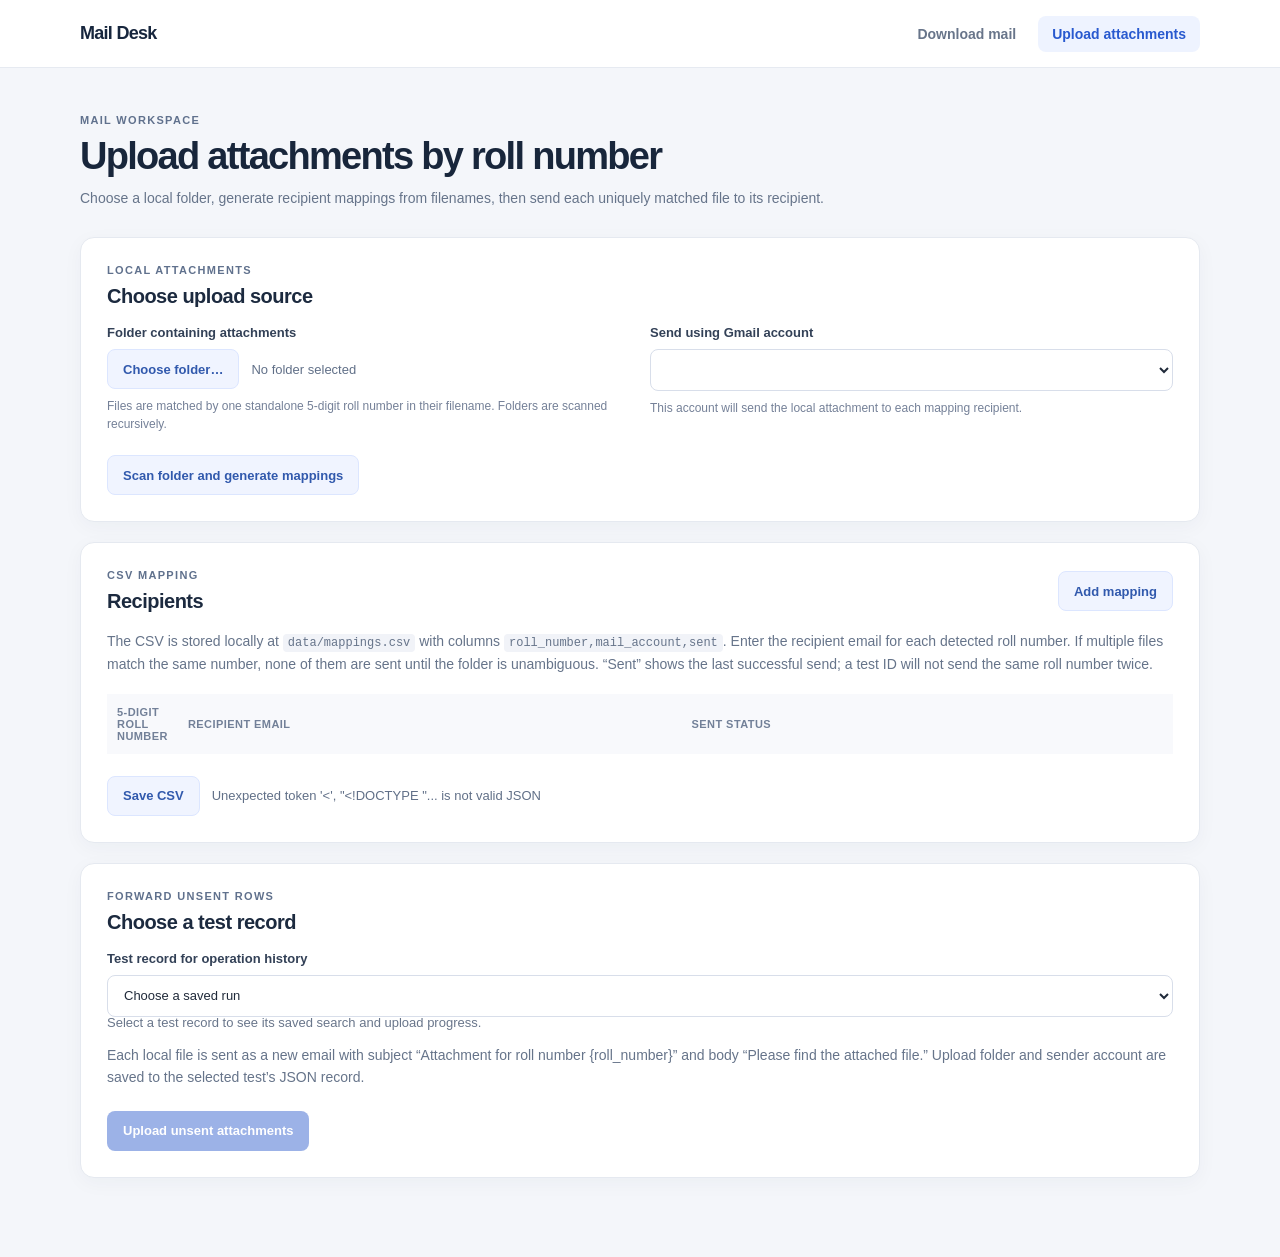
==== static/send.html @ a6752e16 "first" ====
<!doctype html>
<html lang="en">
  <head>
    <meta charset="utf-8">
    <meta name="viewport" content="width=device-width, initial-scale=1">
    <title>Mail Desk — Send</title>
    <link rel="stylesheet" href="/static/styles.css">
    <script src="/static/sender.js" defer></script>
  </head>
  <body>
    <header class="topbar">
      <a class="brand" href="/">Mail Desk</a>
      <nav aria-label="Main navigation">
        <a href="/">Download mail</a>
        <a class="active" href="/send">Upload attachments</a>
      </nav>
    </header>
    <main>
      <section class="intro">
        <p class="eyebrow">MAIL WORKSPACE</p>
        <h1>Upload attachments by roll number</h1>
        <p>Choose a local folder, generate recipient mappings from filenames, then send each uniquely matched file to its recipient.</p>
      </section>

      <section class="panel">
        <div class="section-heading">
          <div>
            <p class="eyebrow">LOCAL ATTACHMENTS</p>
            <h2>Choose upload source</h2>
          </div>
        </div>
        <div class="form-grid">
          <label class="field">
            Folder containing attachments
            <div class="folder-picker">
              <button id="pick-upload-folder" class="button button-secondary" type="button">Choose folder…</button>
              <span id="upload-folder" class="folder-path" aria-live="polite">No folder selected</span>
            </div>
            <small>Files are matched by one standalone 5-digit roll number in their filename. Folders are scanned recursively.</small>
          </label>
          <label class="field">
            Send using Gmail account
            <select id="sender-account" required></select>
            <small>This account will send the local attachment to each mapping recipient.</small>
          </label>
        </div>
        <div class="actions">
          <button id="discover-mappings" class="button button-secondary" type="button">Scan folder and generate mappings</button>
          <span id="discovery-status" class="status" role="status"></span>
        </div>
        <div id="discovery-results" class="notice" hidden></div>
      </section>

      <section class="panel">
        <div class="section-heading">
          <div>
            <p class="eyebrow">CSV MAPPING</p>
            <h2>Recipients</h2>
          </div>
          <button id="add-row" class="button button-secondary" type="button">Add mapping</button>
        </div>
        <p class="help-text">The CSV is stored locally at <code>data/mappings.csv</code> with columns <code>roll_number,mail_account,sent</code>. Enter the recipient email for each detected roll number. If multiple files match the same number, none of them are sent until the folder is unambiguous. “Sent” shows the last successful send; a test ID will not send the same roll number twice.</p>
        <div class="table-wrap">
          <table>
            <thead>
              <tr>
                <th>5-digit roll number</th>
                <th>Recipient email</th>
                <th>Sent status</th>
                <th><span class="sr-only">Actions</span></th>
              </tr>
            </thead>
            <tbody id="mapping-list"></tbody>
          </table>
        </div>
        <div class="actions">
          <button id="save-mappings" class="button button-secondary" type="button">Save CSV</button>
          <span id="mapping-status" class="status" role="status"></span>
        </div>
      </section>

      <section class="panel">
        <div class="section-heading">
          <div>
            <p class="eyebrow">FORWARD UNSENT ROWS</p>
            <h2>Choose a test record</h2>
          </div>
        </div>
        <label class="field">
          Test record for operation history
          <select id="test-run"><option value="">Choose a saved run</option></select>
        </label>
        <p id="test-run-summary" class="run-summary">Select a test record to see its saved search and upload progress.</p>
        <p class="help-text">Each local file is sent as a new email with subject “Attachment for roll number {roll_number}” and body “Please find the attached file.” Upload folder and sender account are saved to the selected test’s JSON record.</p>
        <div class="actions">
          <button id="send-mappings" class="button button-primary" type="button" disabled>Upload unsent attachments</button>
          <span id="send-status" class="status" role="status"></span>
        </div>
        <div id="send-results" class="notice" hidden></div>
      </section>
    </main>
  </body>
</html>
---- static/styles.css ----
:root {
  color-scheme: light;
  font-family: -apple-system, BlinkMacSystemFont, "Segoe UI", sans-serif;
  color: #202a3a;
  background: #f4f6fa;
  font-synthesis: none;
  text-rendering: optimizeLegibility;
}

* {
  box-sizing: border-box;
}

body {
  margin: 0;
}

.topbar {
  height: 68px;
  display: flex;
  align-items: center;
  justify-content: space-between;
  gap: 24px;
  padding: 0 max(24px, calc((100vw - 1120px) / 2));
  background: #fff;
  border-bottom: 1px solid #e6eaf1;
}

.brand {
  color: #17263d;
  font-size: 18px;
  font-weight: 750;
  text-decoration: none;
  letter-spacing: -0.04em;
}

nav {
  display: flex;
  align-items: center;
  gap: 8px;
}

nav a {
  color: #68758a;
  padding: 10px 14px;
  border-radius: 8px;
  text-decoration: none;
  font-size: 14px;
  font-weight: 600;
}

nav a:hover,
nav a.active {
  color: #2859cf;
  background: #eef3ff;
}

main {
  width: min(1120px, calc(100% - 40px));
  margin: 46px auto 80px;
}

.intro {
  margin-bottom: 28px;
}

.eyebrow {
  margin: 0 0 9px;
  color: #60718d;
  font-size: 11px;
  font-weight: 750;
  letter-spacing: 0.12em;
}

h1,
h2,
p {
  margin-top: 0;
}

h1 {
  margin-bottom: 9px;
  color: #18263b;
  font-size: clamp(28px, 4vw, 38px);
  letter-spacing: -0.045em;
}

.intro > p:last-child,
.help-text {
  color: #66748a;
  font-size: 14px;
  line-height: 1.6;
}

.panel {
  margin-top: 20px;
  padding: 26px;
  background: #fff;
  border: 1px solid #e5e9f0;
  border-radius: 14px;
  box-shadow: 0 5px 20px rgb(32 48 74 / 4%);
}

.form-grid {
  display: grid;
  grid-template-columns: repeat(2, minmax(0, 1fr));
  gap: 20px;
}

.field {
  display: grid;
  align-content: start;
  gap: 9px;
  color: #334157;
  font-size: 13px;
  font-weight: 650;
}

.field-wide {
  grid-column: 1 / -1;
}

input,
select {
  width: 100%;
  min-height: 42px;
  padding: 10px 12px;
  border: 1px solid #d8deea;
  border-radius: 8px;
  background: #fff;
  color: #202a3a;
  font: inherit;
  font-weight: 450;
}

select[multiple] {
  padding: 6px;
}

input:focus,
select:focus {
  outline: 3px solid rgb(58 107 225 / 16%);
  border-color: #6d91eb;
}

.field small {
  color: #758198;
  font-size: 12px;
  font-weight: 400;
  line-height: 1.45;
}

.folder-picker {
  display: flex;
  align-items: center;
  gap: 12px;
  min-width: 0;
}

.folder-path {
  overflow: hidden;
  color: #617088;
  font-size: 13px;
  font-weight: 450;
  text-overflow: ellipsis;
  white-space: nowrap;
}

.actions {
  display: flex;
  flex-wrap: wrap;
  align-items: center;
  gap: 12px;
  margin-top: 22px;
}

.actions > .field-wide {
  flex-basis: 100%;
}

.button {
  min-height: 40px;
  padding: 10px 15px;
  border: 1px solid transparent;
  border-radius: 8px;
  cursor: pointer;
  font: inherit;
  font-size: 13px;
  font-weight: 700;
}

.button:disabled {
  opacity: 0.48;
  cursor: not-allowed;
}

.button-primary {
  color: #fff;
  background: #315fce;
}

.button-primary:hover:not(:disabled) {
  background: #254db0;
}

.button-secondary {
  color: #3159ad;
  background: #f0f4ff;
  border-color: #dce6ff;
}

.button-secondary:hover:not(:disabled) {
  background: #e4ebff;
}

.button-danger {
  min-height: 32px;
  padding: 6px 10px;
  color: #a53e4a;
  background: #fff5f5;
  border-color: #f2dada;
}

.status {
  color: #617088;
  font-size: 13px;
}

.section-heading {
  display: flex;
  align-items: center;
  justify-content: space-between;
  gap: 20px;
  margin-bottom: 17px;
}

h2 {
  margin-bottom: 0;
  color: #1c2a3f;
  font-size: 20px;
  letter-spacing: -0.025em;
}

.history-field {
  display: grid;
  gap: 6px;
  min-width: min(290px, 100%);
  color: #68758a;
  font-size: 12px;
  font-weight: 600;
}

.history-field select {
  min-height: 38px;
}

.run-summary {
  margin: -2px 0 14px;
  color: #69768b;
  font-size: 13px;
}

.table-wrap {
  width: 100%;
  overflow-x: auto;
}

table {
  width: 100%;
  border-collapse: collapse;
  font-size: 13px;
  text-align: left;
}

th {
  padding: 12px 10px;
  color: #728098;
  background: #f8f9fc;
  font-size: 11px;
  font-weight: 700;
  letter-spacing: 0.04em;
  text-transform: uppercase;
}

td {
  padding: 13px 10px;
  border-bottom: 1px solid #edf0f5;
  color: #3f4c61;
  vertical-align: middle;
}

td:first-child,
th:first-child {
  width: 42px;
}

td input[type="checkbox"] {
  width: 16px;
  min-height: 16px;
  margin: 0;
}

td input[type="text"] {
  min-width: 170px;
}

.empty-state {
  padding: 32px 12px;
  color: #8792a5;
  text-align: center;
}

.notice {
  margin-top: 14px;
  padding: 12px 14px;
  border-radius: 8px;
  background: #f1f5ff;
  color: #405679;
  font-size: 13px;
  line-height: 1.6;
  white-space: pre-line;
}

.notice-error {
  margin: 0 0 14px;
  background: #fff3f1;
  color: #943f37;
}

.help-text {
  margin-bottom: 18px;
}

code {
  padding: 2px 5px;
  border-radius: 4px;
  background: #f1f3f8;
  font-size: 12px;
}

.sr-only {
  position: absolute;
  width: 1px;
  height: 1px;
  overflow: hidden;
  clip: rect(0, 0, 0, 0);
  white-space: nowrap;
  clip-path: inset(50%);
}

@media (max-width: 680px) {
  .topbar {
    height: auto;
    align-items: flex-start;
    flex-direction: column;
    gap: 8px;
    padding: 16px 20px 12px;
  }

  nav {
    width: 100%;
  }

  nav a {
    padding: 8px 10px;
  }

  main {
    width: min(100% - 24px, 1120px);
    margin-top: 30px;
  }

  .panel {
    padding: 18px;
  }

  .form-grid {
    grid-template-columns: 1fr;
  }

  .field-wide {
    grid-column: auto;
  }

  .section-heading {
    align-items: flex-start;
    flex-direction: column;
  }
}
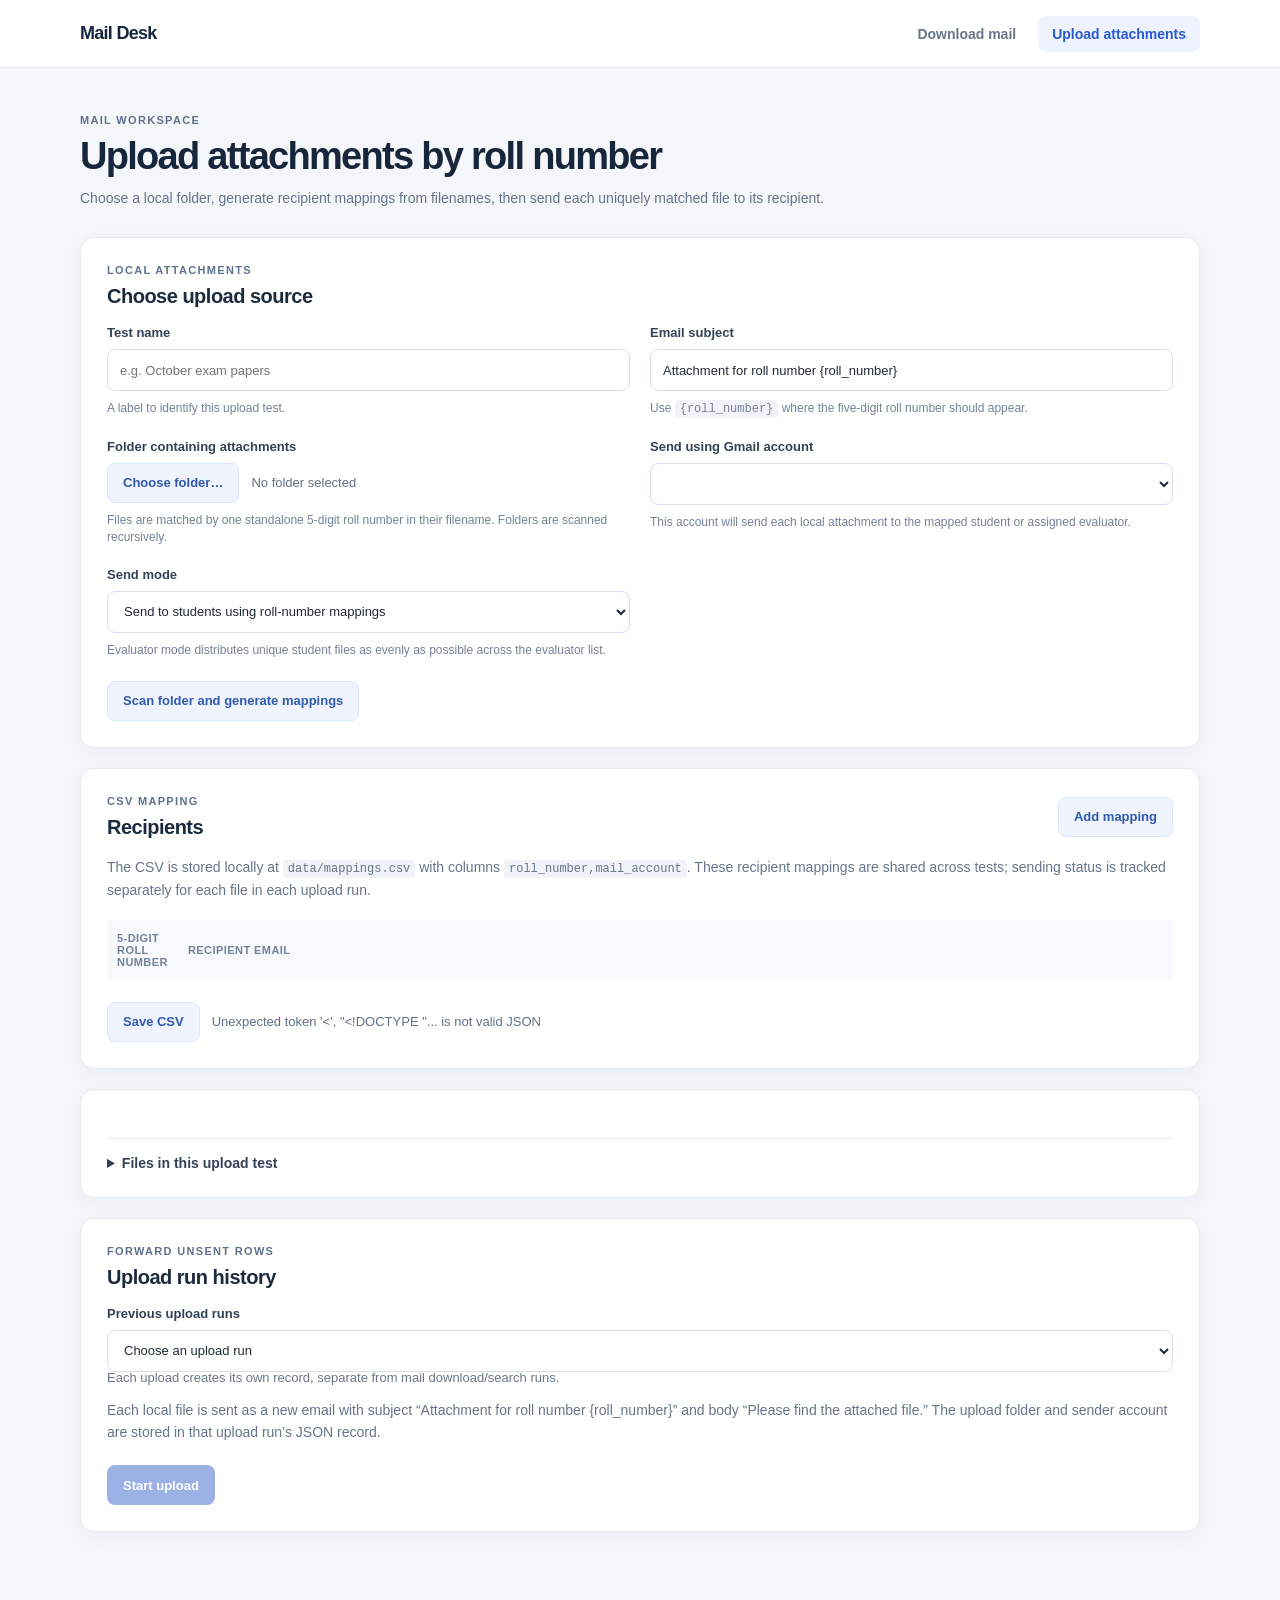
==== commit ab46ed72: "Upload Done" ====
--- a/static/send.html
+++ b/static/send.html
@@ -31,6 +31,16 @@
         </div>
         <div class="form-grid">
           <label class="field">
+            Test name
+            <input id="test-name" name="test_name" type="text" placeholder="e.g. October exam papers">
+            <small>A label to identify this upload test.</small>
+          </label>
+          <label class="field">
+            Email subject
+            <input id="upload-subject" name="subject_template" type="text" value="Attachment for roll number {roll_number}" required>
+            <small>Use <code>{roll_number}</code> where the five-digit roll number should appear.</small>
+          </label>
+          <label class="field">
             Folder containing attachments
             <div class="folder-picker">
               <button id="pick-upload-folder" class="button button-secondary" type="button">Choose folder…</button>
@@ -41,17 +51,25 @@
           <label class="field">
             Send using Gmail account
             <select id="sender-account" required></select>
-            <small>This account will send the local attachment to each mapping recipient.</small>
+            <small>This account will send each local attachment to the mapped student or assigned evaluator.</small>
+          </label>
+          <label class="field">
+            Send mode
+            <select id="send-mode">
+              <option value="student">Send to students using roll-number mappings</option>
+              <option value="evaluator">Randomly distribute to evaluators</option>
+            </select>
+            <small>Evaluator mode distributes unique student files as evenly as possible across the evaluator list.</small>
           </label>
         </div>
-        <div class="actions">
+        <div id="student-discovery-controls" class="actions">
           <button id="discover-mappings" class="button button-secondary" type="button">Scan folder and generate mappings</button>
           <span id="discovery-status" class="status" role="status"></span>
         </div>
         <div id="discovery-results" class="notice" hidden></div>
       </section>
 
-      <section class="panel">
+      <section id="student-mapping-panel" class="panel">
         <div class="section-heading">
           <div>
             <p class="eyebrow">CSV MAPPING</p>
@@ -59,14 +77,13 @@
           </div>
           <button id="add-row" class="button button-secondary" type="button">Add mapping</button>
         </div>
-        <p class="help-text">The CSV is stored locally at <code>data/mappings.csv</code> with columns <code>roll_number,mail_account,sent</code>. Enter the recipient email for each detected roll number. If multiple files match the same number, none of them are sent until the folder is unambiguous. “Sent” shows the last successful send; a test ID will not send the same roll number twice.</p>
+        <p class="help-text">The CSV is stored locally at <code>data/mappings.csv</code> with columns <code>roll_number,mail_account</code>. These recipient mappings are shared across tests; sending status is tracked separately for each file in each upload run.</p>
         <div class="table-wrap">
           <table>
             <thead>
               <tr>
                 <th>5-digit roll number</th>
                 <th>Recipient email</th>
-                <th>Sent status</th>
                 <th><span class="sr-only">Actions</span></th>
               </tr>
             </thead>
@@ -79,21 +96,68 @@
         </div>
       </section>
 
+      <section id="evaluator-panel" class="panel" hidden>
+        <div class="section-heading">
+          <div>
+            <p class="eyebrow">EVALUATOR LIST</p>
+            <h2>Evaluators</h2>
+          </div>
+          <button id="add-evaluator" class="button button-secondary" type="button">Add evaluator</button>
+        </div>
+        <p class="help-text">The app randomly shuffles eligible files and distributes them as evenly as possible. Each student file is assigned to at most one evaluator. The assignment is saved with this upload test.</p>
+        <div class="table-wrap">
+          <table>
+            <thead>
+              <tr>
+                <th>Evaluator name</th>
+                <th>Evaluator email</th>
+                <th><span class="sr-only">Actions</span></th>
+              </tr>
+            </thead>
+            <tbody id="evaluator-list"></tbody>
+          </table>
+        </div>
+        <div class="actions">
+          <button id="save-evaluators" class="button button-secondary" type="button">Save evaluators</button>
+          <span id="evaluator-status" class="status" role="status"></span>
+        </div>
+      </section>
+
+      <section class="panel">
+        <details id="file-status-panel" class="file-status-panel">
+          <summary id="file-status-summary">Files in this upload test</summary>
+          <p id="file-status-empty" class="help-text">Start an upload to see per-file status for that test.</p>
+          <div class="table-wrap">
+            <table>
+              <thead>
+                <tr>
+                  <th>Roll number</th>
+                  <th>File</th>
+                  <th>Recipient / evaluator</th>
+                  <th>Status</th>
+                </tr>
+              </thead>
+              <tbody id="file-status-list"></tbody>
+            </table>
+          </div>
+        </details>
+      </section>
+
       <section class="panel">
         <div class="section-heading">
           <div>
             <p class="eyebrow">FORWARD UNSENT ROWS</p>
-            <h2>Choose a test record</h2>
+            <h2>Upload run history</h2>
           </div>
         </div>
         <label class="field">
-          Test record for operation history
-          <select id="test-run"><option value="">Choose a saved run</option></select>
+          Previous upload runs
+          <select id="test-run"><option value="">Choose an upload run</option></select>
         </label>
-        <p id="test-run-summary" class="run-summary">Select a test record to see its saved search and upload progress.</p>
-        <p class="help-text">Each local file is sent as a new email with subject “Attachment for roll number {roll_number}” and body “Please find the attached file.” Upload folder and sender account are saved to the selected test’s JSON record.</p>
+        <p id="test-run-summary" class="run-summary">Each upload creates its own record, separate from mail download/search runs.</p>
+        <p class="help-text">Each local file is sent as a new email with subject “Attachment for roll number {roll_number}” and body “Please find the attached file.” The upload folder and sender account are stored in that upload run’s JSON record.</p>
         <div class="actions">
-          <button id="send-mappings" class="button button-primary" type="button" disabled>Upload unsent attachments</button>
+          <button id="send-mappings" class="button button-primary" type="button" disabled>Start upload</button>
           <span id="send-status" class="status" role="status"></span>
         </div>
         <div id="send-results" class="notice" hidden></div>
--- a/static/styles.css
+++ b/static/styles.css
@@ -178,6 +178,19 @@
   flex-basis: 100%;
 }
 
+.file-status-panel {
+  margin-top: 22px;
+  border-top: 1px solid #e6eaf1;
+  padding-top: 16px;
+}
+
+.file-status-panel summary {
+  color: #334157;
+  cursor: pointer;
+  font-size: 14px;
+  font-weight: 700;
+}
+
 .button {
   min-height: 40px;
   padding: 10px 15px;
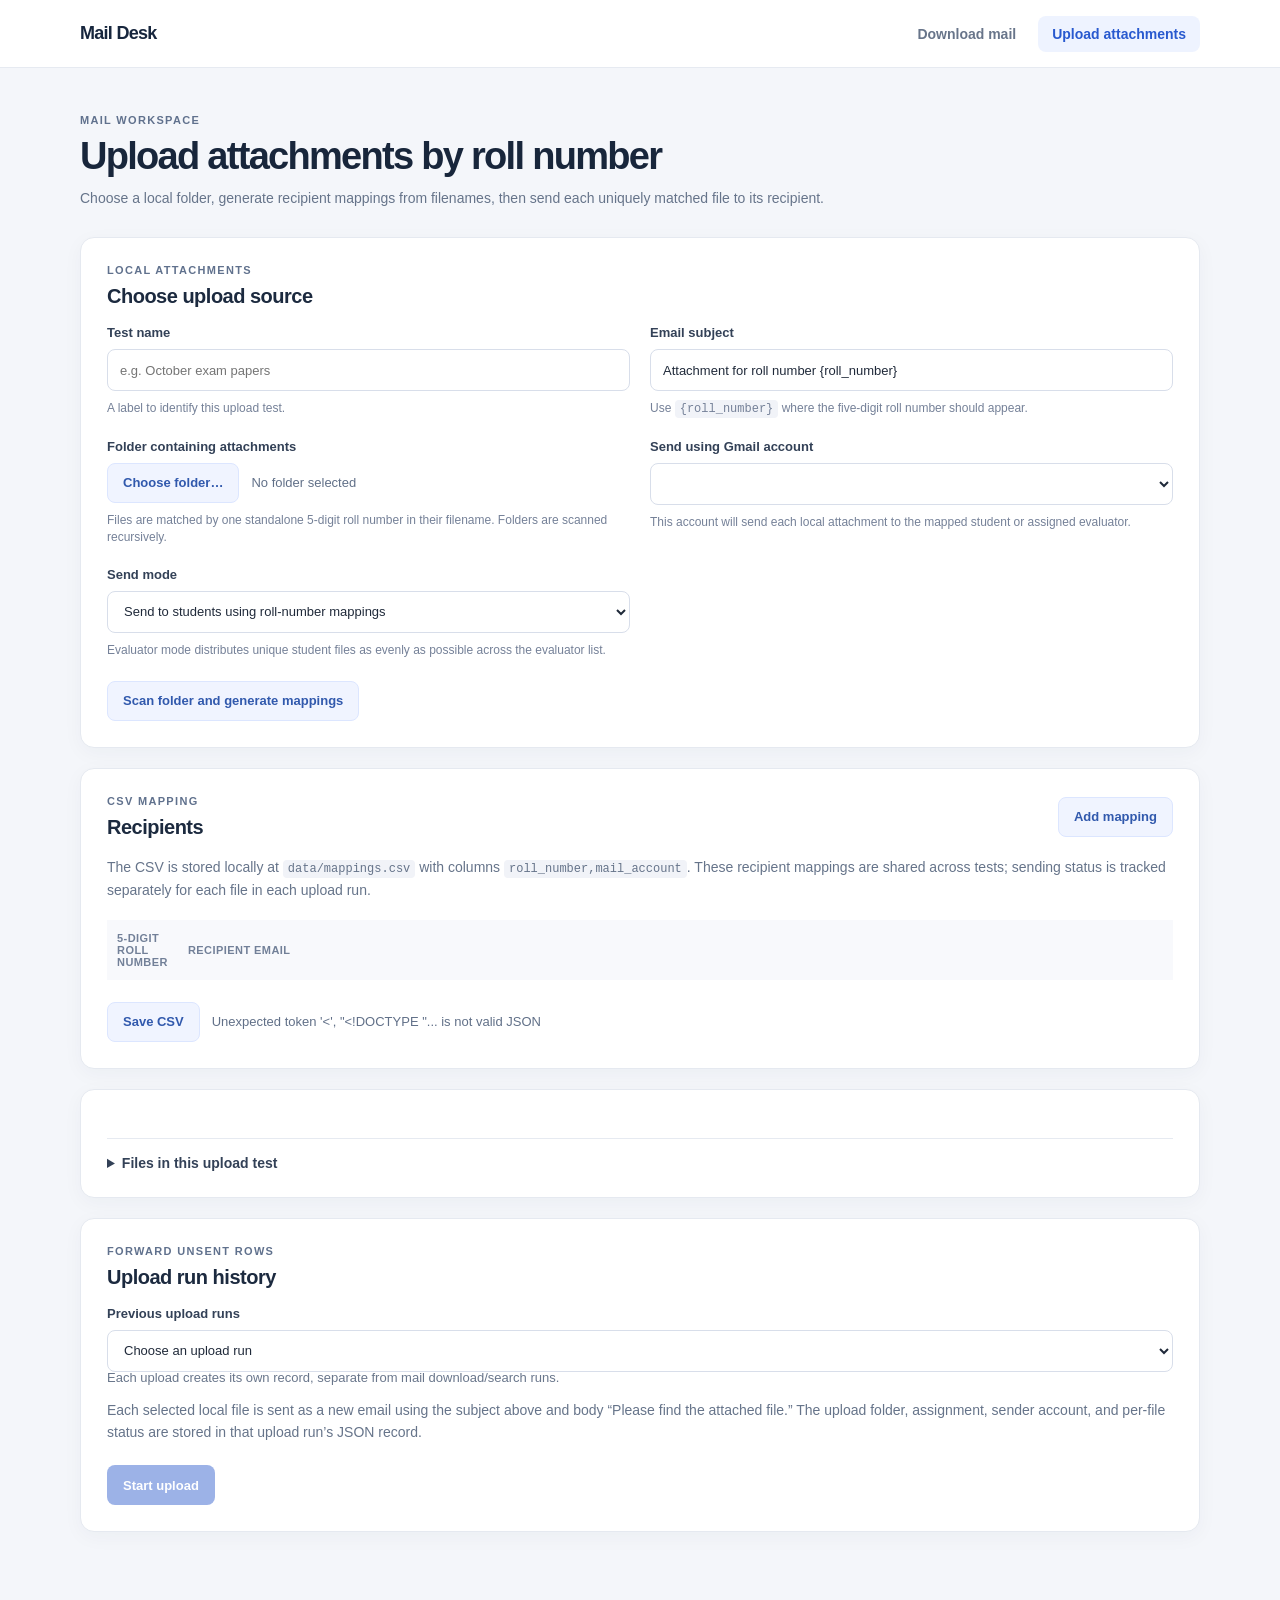
==== commit 27a67bd2: "upload working" ====
--- a/static/send.html
+++ b/static/send.html
@@ -104,7 +104,7 @@
           </div>
           <button id="add-evaluator" class="button button-secondary" type="button">Add evaluator</button>
         </div>
-        <p class="help-text">The app randomly shuffles eligible files and distributes them as evenly as possible. Each student file is assigned to at most one evaluator. The assignment is saved with this upload test.</p>
+        <p class="help-text">Evaluator names and emails are saved automatically to <code>data/evaluators.csv</code> as you edit them and restored when you return. Enter both fields for each evaluator; incomplete rows are not saved. Generate and review the random copy-to-evaluator assignment before starting. Eligible files are distributed as evenly as possible, and each student file is assigned to at most one evaluator.</p>
         <div class="table-wrap">
           <table>
             <thead>
@@ -118,8 +118,29 @@
           </table>
         </div>
         <div class="actions">
-          <button id="save-evaluators" class="button button-secondary" type="button">Save evaluators</button>
+          <button id="save-evaluators" class="button button-secondary" type="button">Save now</button>
           <span id="evaluator-status" class="status" role="status"></span>
+        </div>
+        <div class="actions">
+          <button id="preview-evaluator-assignments" class="button button-secondary" type="button">Generate random assignment preview</button>
+          <span id="assignment-preview-status" class="status" role="status"></span>
+        </div>
+        <div id="assignment-preview" hidden>
+          <h3>Copy-to-evaluator assignment preview</h3>
+          <p class="help-text">Review this list before starting. This exact assignment will be saved in the upload run.</p>
+          <div class="table-wrap">
+            <table>
+              <thead>
+                <tr>
+                  <th>Roll number</th>
+                  <th>Copy / file</th>
+                  <th>Evaluator</th>
+                  <th>Evaluator email</th>
+                </tr>
+              </thead>
+              <tbody id="assignment-list"></tbody>
+            </table>
+          </div>
         </div>
       </section>
 
@@ -155,7 +176,7 @@
           <select id="test-run"><option value="">Choose an upload run</option></select>
         </label>
         <p id="test-run-summary" class="run-summary">Each upload creates its own record, separate from mail download/search runs.</p>
-        <p class="help-text">Each local file is sent as a new email with subject “Attachment for roll number {roll_number}” and body “Please find the attached file.” The upload folder and sender account are stored in that upload run’s JSON record.</p>
+        <p class="help-text">Each selected local file is sent as a new email using the subject above and body “Please find the attached file.” The upload folder, assignment, sender account, and per-file status are stored in that upload run’s JSON record.</p>
         <div class="actions">
           <button id="send-mappings" class="button button-primary" type="button" disabled>Start upload</button>
           <span id="send-status" class="status" role="status"></span>
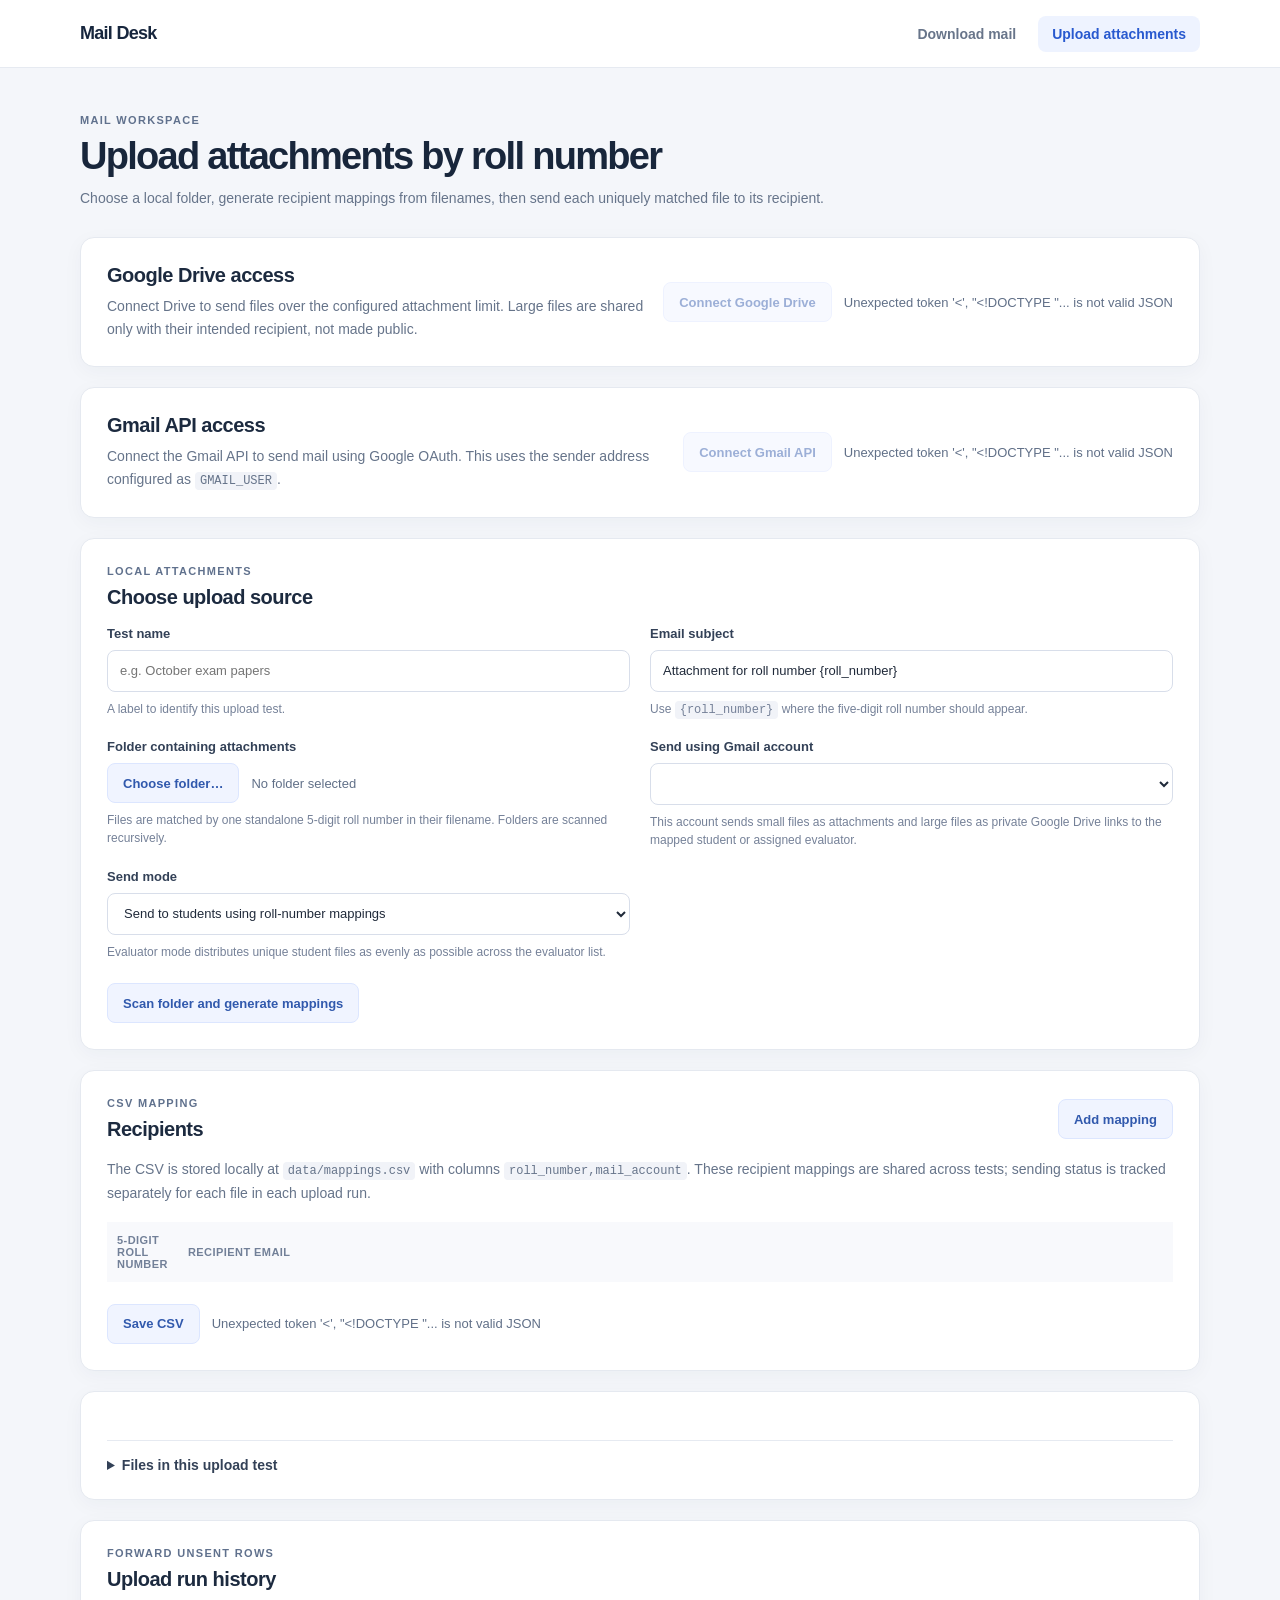
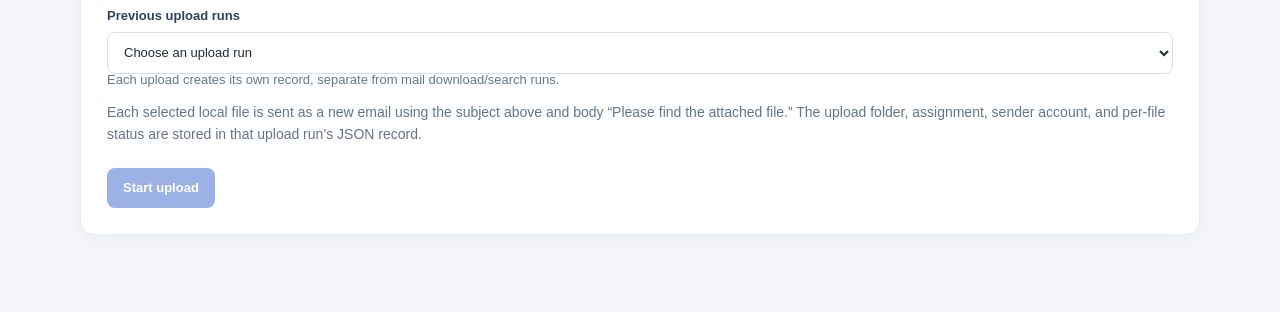
==== commit 48ae4aca: "Download and upload working" ====
--- a/static/send.html
+++ b/static/send.html
@@ -6,6 +6,8 @@
     <title>Mail Desk — Send</title>
     <link rel="stylesheet" href="/static/styles.css">
     <script src="/static/sender.js" defer></script>
+    <script src="/static/drive.js" defer></script>
+    <script src="/static/gmail-auth.js" defer></script>
   </head>
   <body>
     <header class="topbar">
@@ -22,6 +24,28 @@
         <p>Choose a local folder, generate recipient mappings from filenames, then send each uniquely matched file to its recipient.</p>
       </section>
 
+      <section class="panel drive-connection">
+        <div>
+          <h2>Google Drive access</h2>
+          <p class="help-text">Connect Drive to send files over the configured attachment limit. Large files are shared only with their intended recipient, not made public.</p>
+        </div>
+        <div class="actions">
+          <button id="connect-drive" class="button button-secondary" type="button">Connect Google Drive</button>
+          <span id="drive-connection-status" class="status" role="status">Checking Google Drive…</span>
+        </div>
+      </section>
+
+      <section class="panel drive-connection">
+        <div>
+          <h2>Gmail API access</h2>
+          <p class="help-text">Connect the Gmail API to send mail using Google OAuth. This uses the sender address configured as <code>GMAIL_USER</code>.</p>
+        </div>
+        <div class="actions">
+          <button id="connect-gmail" class="button button-secondary" type="button">Connect Gmail API</button>
+          <span id="gmail-connection-status" class="status" role="status">Checking Gmail API…</span>
+        </div>
+      </section>
+
       <section class="panel">
         <div class="section-heading">
           <div>
@@ -51,7 +75,7 @@
           <label class="field">
             Send using Gmail account
             <select id="sender-account" required></select>
-            <small>This account will send each local attachment to the mapped student or assigned evaluator.</small>
+            <small>This account sends small files as attachments and large files as private Google Drive links to the mapped student or assigned evaluator.</small>
           </label>
           <label class="field">
             Send mode
--- a/static/styles.css
+++ b/static/styles.css
@@ -99,6 +99,26 @@
   border: 1px solid #e5e9f0;
   border-radius: 14px;
   box-shadow: 0 5px 20px rgb(32 48 74 / 4%);
+}
+
+.drive-connection {
+  display: flex;
+  align-items: center;
+  justify-content: space-between;
+  gap: 20px;
+}
+
+.drive-connection h2 {
+  margin-bottom: 8px;
+}
+
+.drive-connection .help-text {
+  margin-bottom: 0;
+}
+
+.drive-connection .actions {
+  flex-shrink: 0;
+  margin-top: 0;
 }
 
 .form-grid {
@@ -399,4 +419,9 @@
     align-items: flex-start;
     flex-direction: column;
   }
-}
+
+  .drive-connection {
+    align-items: flex-start;
+    flex-direction: column;
+  }
+}
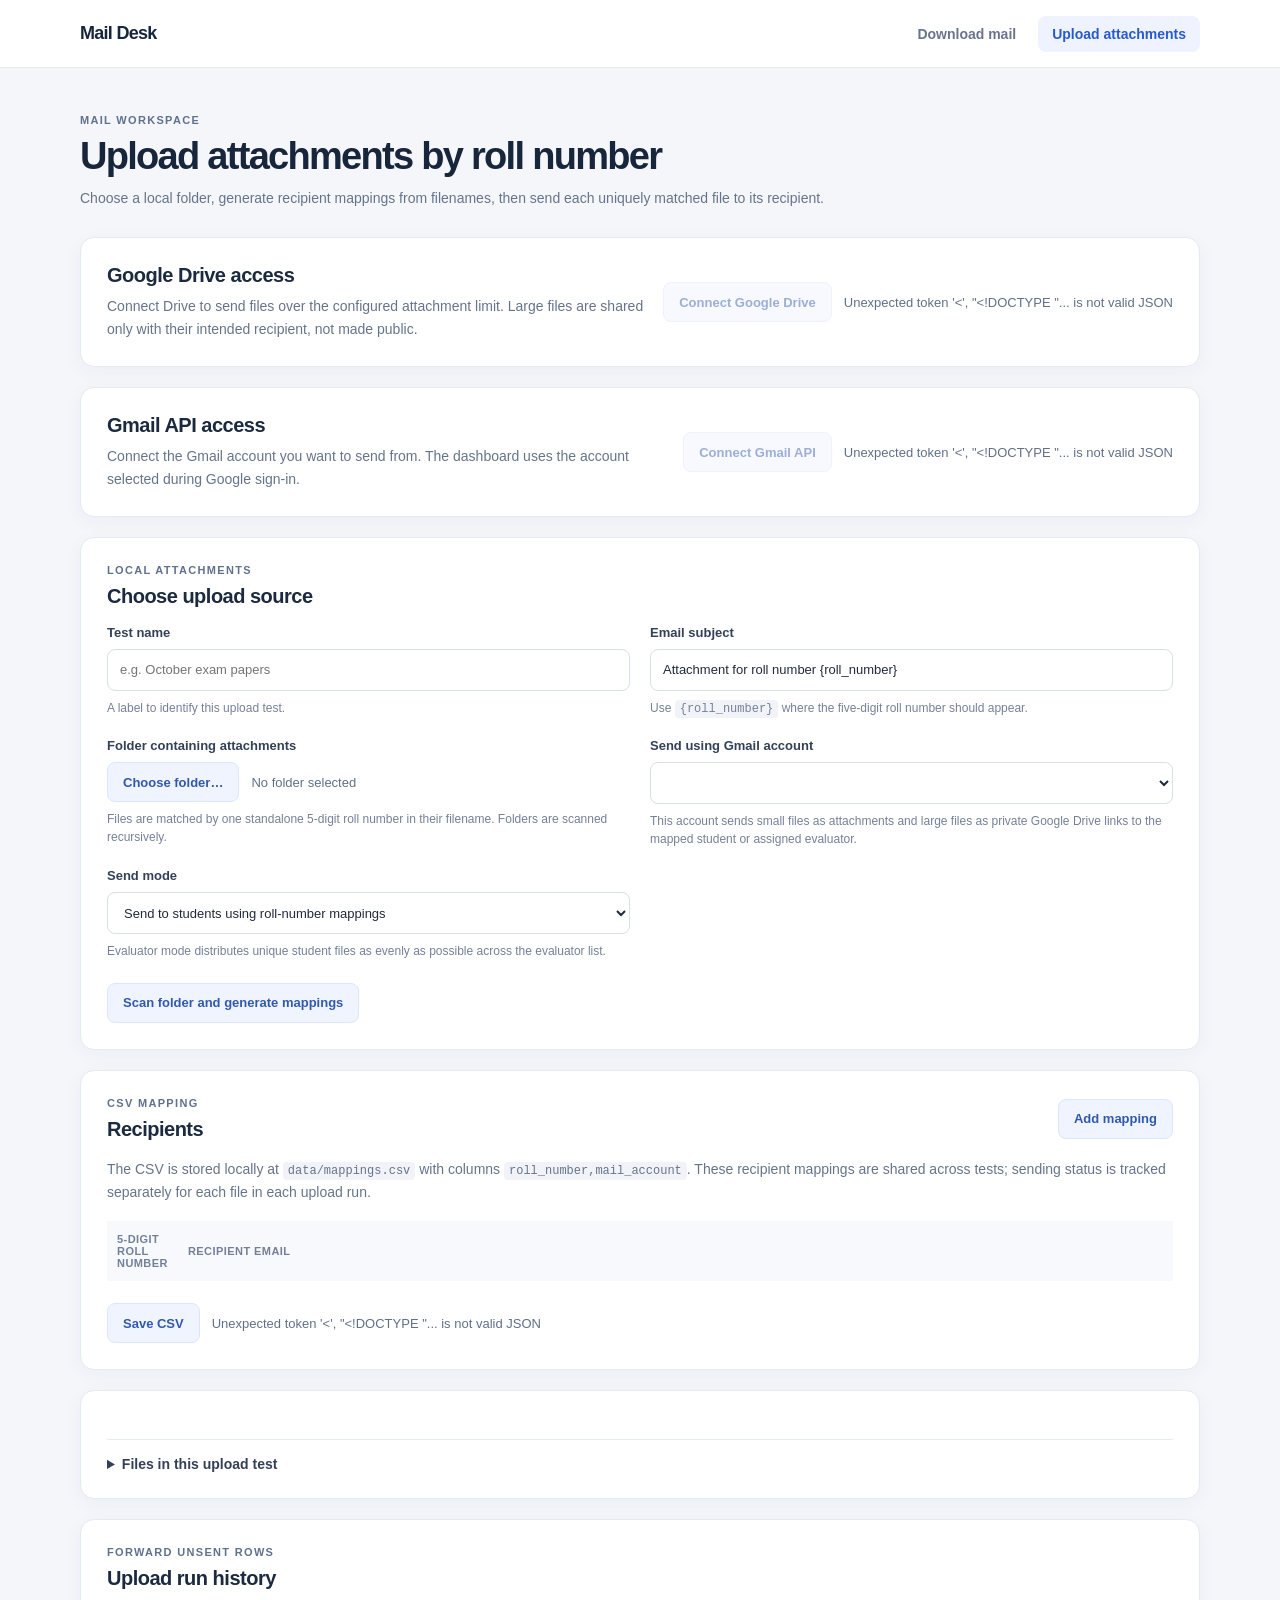
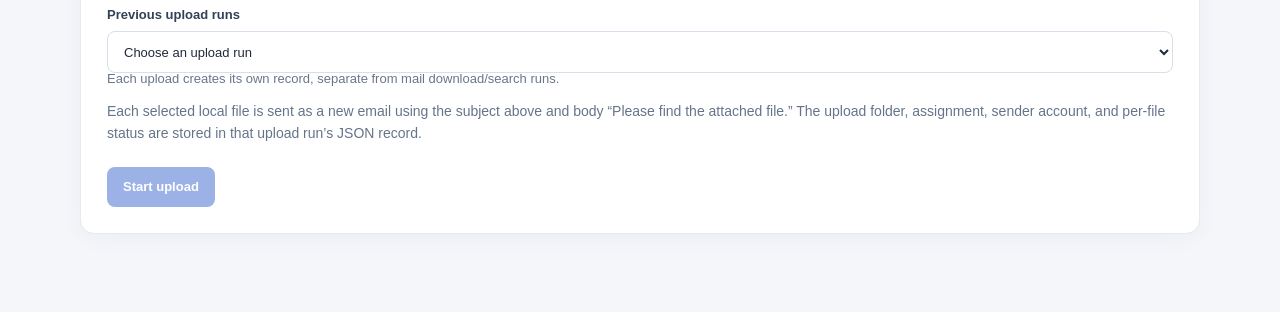
==== commit eab2b1f9: "Ways to signin changed" ====
--- a/static/send.html
+++ b/static/send.html
@@ -38,7 +38,7 @@
       <section class="panel drive-connection">
         <div>
           <h2>Gmail API access</h2>
-          <p class="help-text">Connect the Gmail API to send mail using Google OAuth. This uses the sender address configured as <code>GMAIL_USER</code>.</p>
+          <p class="help-text">Connect the Gmail account you want to send from. The dashboard uses the account selected during Google sign-in.</p>
         </div>
         <div class="actions">
           <button id="connect-gmail" class="button button-secondary" type="button">Connect Gmail API</button>
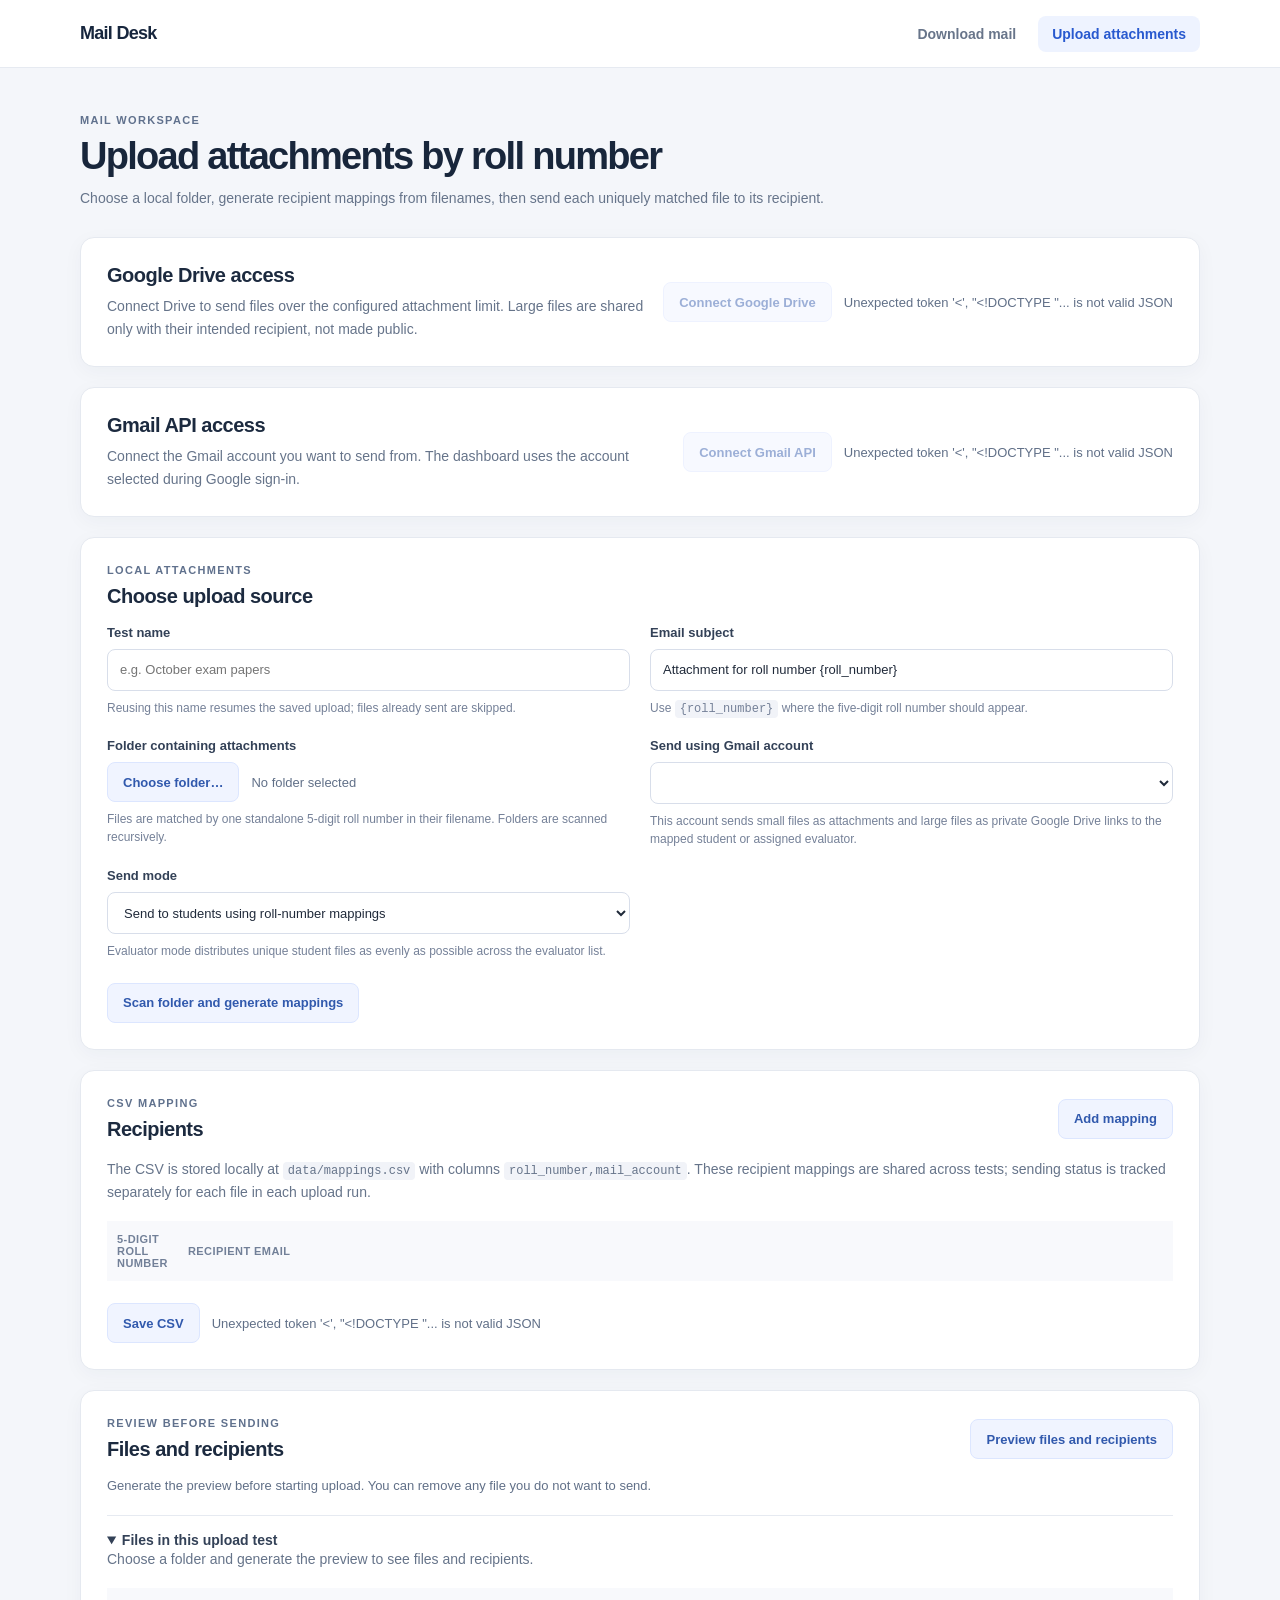
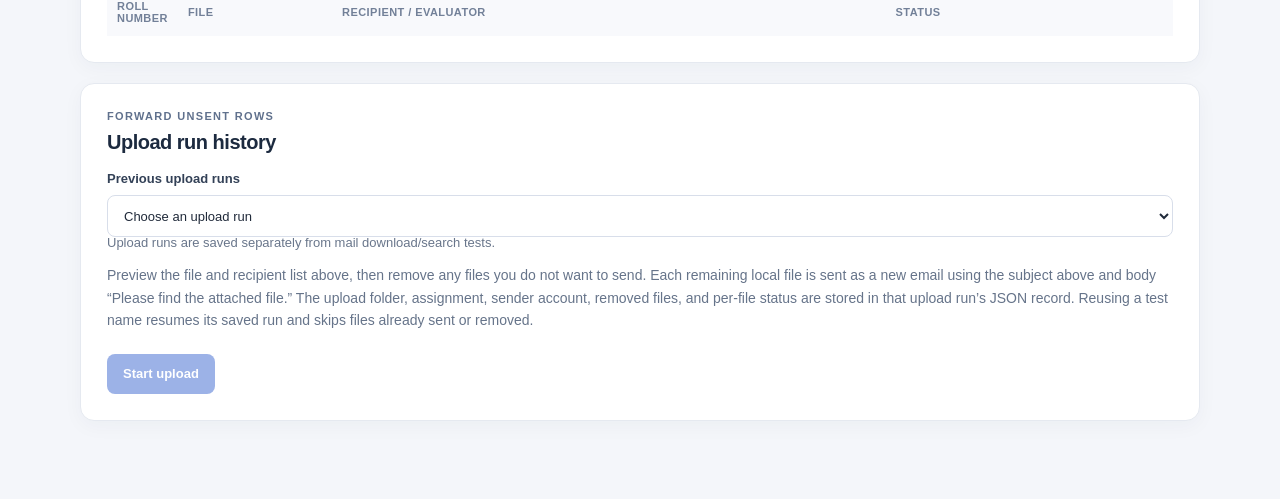
==== commit 6347922e: "commit" ====
--- a/static/send.html
+++ b/static/send.html
@@ -5,7 +5,7 @@
     <meta name="viewport" content="width=device-width, initial-scale=1">
     <title>Mail Desk — Send</title>
     <link rel="stylesheet" href="/static/styles.css">
-    <script src="/static/sender.js" defer></script>
+    <script src="/static/sender.js?v=20261020-resume-unsent" defer></script>
     <script src="/static/drive.js" defer></script>
     <script src="/static/gmail-auth.js" defer></script>
   </head>
@@ -56,8 +56,8 @@
         <div class="form-grid">
           <label class="field">
             Test name
-            <input id="test-name" name="test_name" type="text" placeholder="e.g. October exam papers">
-            <small>A label to identify this upload test.</small>
+            <input id="test-name" name="test_name" type="text" placeholder="e.g. October exam papers" required>
+            <small>Reusing this name resumes the saved upload; files already sent are skipped.</small>
           </label>
           <label class="field">
             Email subject
@@ -128,7 +128,7 @@
           </div>
           <button id="add-evaluator" class="button button-secondary" type="button">Add evaluator</button>
         </div>
-        <p class="help-text">Evaluator names and emails are saved automatically to <code>data/evaluators.csv</code> as you edit them and restored when you return. Enter both fields for each evaluator; incomplete rows are not saved. Generate and review the random copy-to-evaluator assignment before starting. Eligible files are distributed as evenly as possible, and each student file is assigned to at most one evaluator.</p>
+        <p class="help-text">Evaluator names and emails are saved automatically to <code>data/evaluators.csv</code> as you edit them and restored when you return. Enter both fields for each evaluator; incomplete rows are not saved. Eligible files are distributed as evenly as possible, and each student file is assigned to at most one evaluator.</p>
         <div class="table-wrap">
           <table>
             <thead>
@@ -145,33 +145,20 @@
           <button id="save-evaluators" class="button button-secondary" type="button">Save now</button>
           <span id="evaluator-status" class="status" role="status"></span>
         </div>
-        <div class="actions">
-          <button id="preview-evaluator-assignments" class="button button-secondary" type="button">Generate random assignment preview</button>
-          <span id="assignment-preview-status" class="status" role="status"></span>
-        </div>
-        <div id="assignment-preview" hidden>
-          <h3>Copy-to-evaluator assignment preview</h3>
-          <p class="help-text">Review this list before starting. This exact assignment will be saved in the upload run.</p>
-          <div class="table-wrap">
-            <table>
-              <thead>
-                <tr>
-                  <th>Roll number</th>
-                  <th>Copy / file</th>
-                  <th>Evaluator</th>
-                  <th>Evaluator email</th>
-                </tr>
-              </thead>
-              <tbody id="assignment-list"></tbody>
-            </table>
-          </div>
-        </div>
       </section>
 
       <section class="panel">
-        <details id="file-status-panel" class="file-status-panel">
+        <div class="section-heading">
+          <div>
+            <p class="eyebrow">REVIEW BEFORE SENDING</p>
+            <h2>Files and recipients</h2>
+          </div>
+          <button id="preview-evaluator-assignments" class="button button-secondary" type="button">Preview files and recipients</button>
+        </div>
+        <p id="assignment-preview-status" class="status" role="status">Generate the preview before starting upload. You can remove any file you do not want to send.</p>
+        <details id="file-status-panel" class="file-status-panel" open>
           <summary id="file-status-summary">Files in this upload test</summary>
-          <p id="file-status-empty" class="help-text">Start an upload to see per-file status for that test.</p>
+          <p id="file-status-empty" class="help-text">Choose a folder and generate the preview to see files and recipients.</p>
           <div class="table-wrap">
             <table>
               <thead>
@@ -180,6 +167,7 @@
                   <th>File</th>
                   <th>Recipient / evaluator</th>
                   <th>Status</th>
+                  <th><span class="sr-only">Actions</span></th>
                 </tr>
               </thead>
               <tbody id="file-status-list"></tbody>
@@ -199,8 +187,8 @@
           Previous upload runs
           <select id="test-run"><option value="">Choose an upload run</option></select>
         </label>
-        <p id="test-run-summary" class="run-summary">Each upload creates its own record, separate from mail download/search runs.</p>
-        <p class="help-text">Each selected local file is sent as a new email using the subject above and body “Please find the attached file.” The upload folder, assignment, sender account, and per-file status are stored in that upload run’s JSON record.</p>
+        <p id="test-run-summary" class="run-summary">Upload runs are saved separately from mail download/search tests.</p>
+        <p class="help-text">Preview the file and recipient list above, then remove any files you do not want to send. Each remaining local file is sent as a new email using the subject above and body “Please find the attached file.” The upload folder, assignment, sender account, removed files, and per-file status are stored in that upload run’s JSON record. Reusing a test name resumes its saved run and skips files already sent or removed.</p>
         <div class="actions">
           <button id="send-mappings" class="button button-primary" type="button" disabled>Start upload</button>
           <span id="send-status" class="status" role="status"></span>
